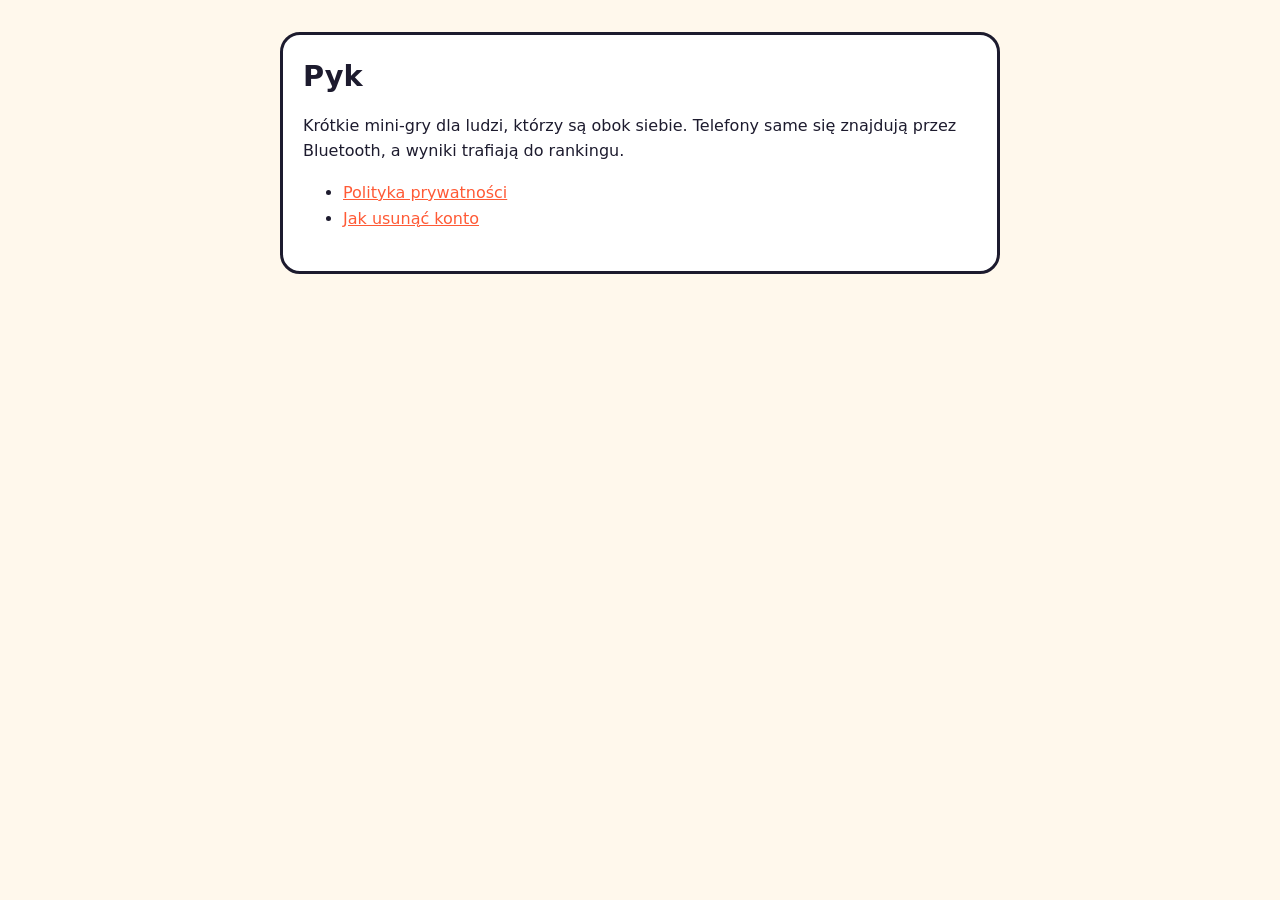
==== index.html @ c29ce9c0 "Add privacy policy and account deletion page Co-Authored-By: Claude Opus 5.5 <noreply@anthropic.com>" ====
<!doctype html>
<html lang="pl">
<head>
  <meta charset="utf-8">
  <meta name="viewport" content="width=device-width, initial-scale=1">
  <title>Pyk</title>
  <link rel="stylesheet" href="style.css">
</head>
<body>
<main>
  <h1>Pyk</h1>
  <p>Krótkie mini-gry dla ludzi, którzy są obok siebie. Telefony same się znajdują przez Bluetooth, a wyniki trafiają do rankingu.</p>
  <ul>
    <li><a href="privacy.html">Polityka prywatności</a></li>
    <li><a href="delete-account.html">Jak usunąć konto</a></li>
  </ul>
</main>
</body>
</html>
---- style.css ----
:root {
  --bg: #fff8ec;
  --card: #ffffff;
  --ink: #1d1b2e;
  --muted: #5c5870;
  --accent: #ff5a36;
  --line: #1d1b2e;
}

@media (prefers-color-scheme: dark) {
  :root {
    --bg: #17151f;
    --card: #221f2e;
    --ink: #f4f1ea;
    --muted: #b7b2c6;
    --accent: #ff7a5c;
    --line: #f4f1ea;
  }
}

* { box-sizing: border-box; }

body {
  margin: 0;
  background: var(--bg);
  color: var(--ink);
  font: 16px/1.6 system-ui, -apple-system, "Segoe UI", Roboto, sans-serif;
}

main {
  max-width: 720px;
  margin: 32px auto;
  padding: 24px 20px;
  background: var(--card);
  border: 3px solid var(--line);
  border-radius: 20px;
}

@media (max-width: 760px) {
  main { margin: 16px; }
}

h1 { font-size: 1.8rem; line-height: 1.2; margin-top: 0; }
h2 { font-size: 1.2rem; margin-top: 2em; }
a { color: var(--accent); }
.meta { color: var(--muted); font-size: 0.9rem; }

table { width: 100%; border-collapse: collapse; font-size: 0.95rem; }
th, td { text-align: left; vertical-align: top; padding: 8px 6px; border-bottom: 1px solid var(--muted); }
.table-wrap { overflow-x: auto; }

nav { margin-top: 2em; font-size: 0.9rem; color: var(--muted); }
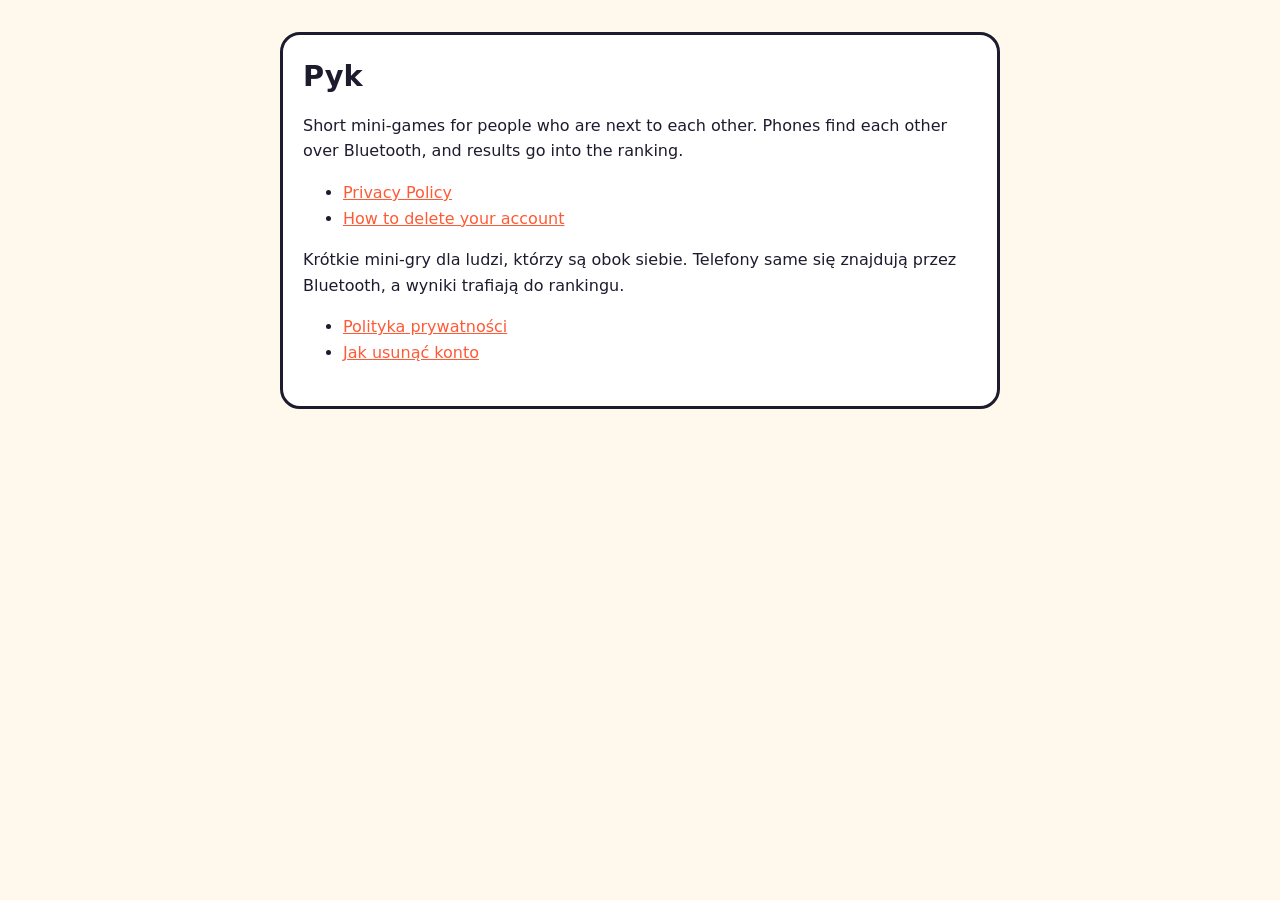
==== commit 72864819: "Privacy policy: full data inventory, EN + PL versions - English is now the main page (privacy.html, " ====
--- a/index.html
+++ b/index.html
@@ -1,5 +1,5 @@
 <!doctype html>
-<html lang="pl">
+<html lang="en">
 <head>
   <meta charset="utf-8">
   <meta name="viewport" content="width=device-width, initial-scale=1">
@@ -9,10 +9,15 @@
 <body>
 <main>
   <h1>Pyk</h1>
-  <p>Krótkie mini-gry dla ludzi, którzy są obok siebie. Telefony same się znajdują przez Bluetooth, a wyniki trafiają do rankingu.</p>
+  <p>Short mini-games for people who are next to each other. Phones find each other over Bluetooth, and results go into the ranking.</p>
   <ul>
-    <li><a href="privacy.html">Polityka prywatności</a></li>
-    <li><a href="delete-account.html">Jak usunąć konto</a></li>
+    <li><a href="privacy.html">Privacy Policy</a></li>
+    <li><a href="delete-account.html">How to delete your account</a></li>
+  </ul>
+  <p lang="pl">Krótkie mini-gry dla ludzi, którzy są obok siebie. Telefony same się znajdują przez Bluetooth, a wyniki trafiają do rankingu.</p>
+  <ul lang="pl">
+    <li><a href="privacy-pl.html">Polityka prywatności</a></li>
+    <li><a href="delete-account-pl.html">Jak usunąć konto</a></li>
   </ul>
 </main>
 </body>
--- a/style.css
+++ b/style.css
@@ -50,3 +50,6 @@
 .table-wrap { overflow-x: auto; }
 
 nav { margin-top: 2em; font-size: 0.9rem; color: var(--muted); }
+
+.lang { margin: 0 0 12px; text-align: right; font-size: 0.9rem; color: var(--muted); }
+h3 { font-size: 1.05rem; margin-top: 1.5em; }
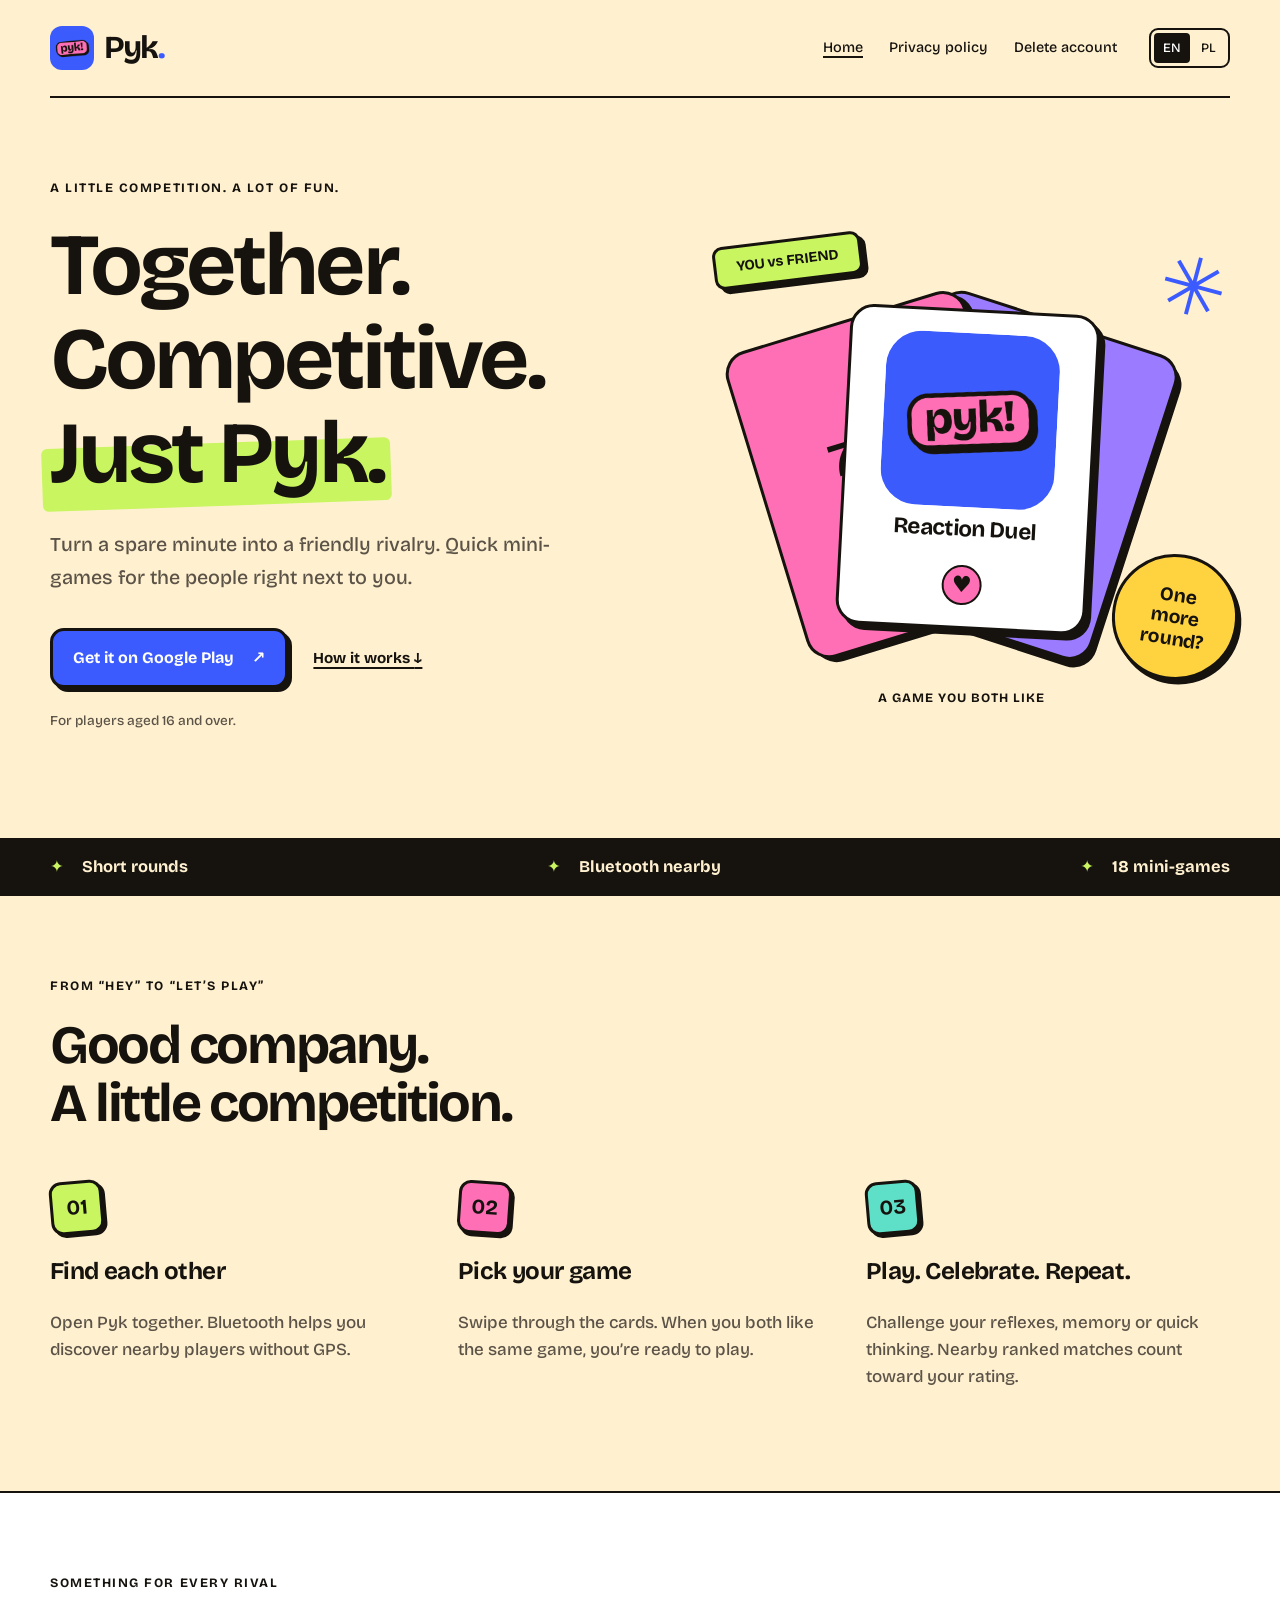
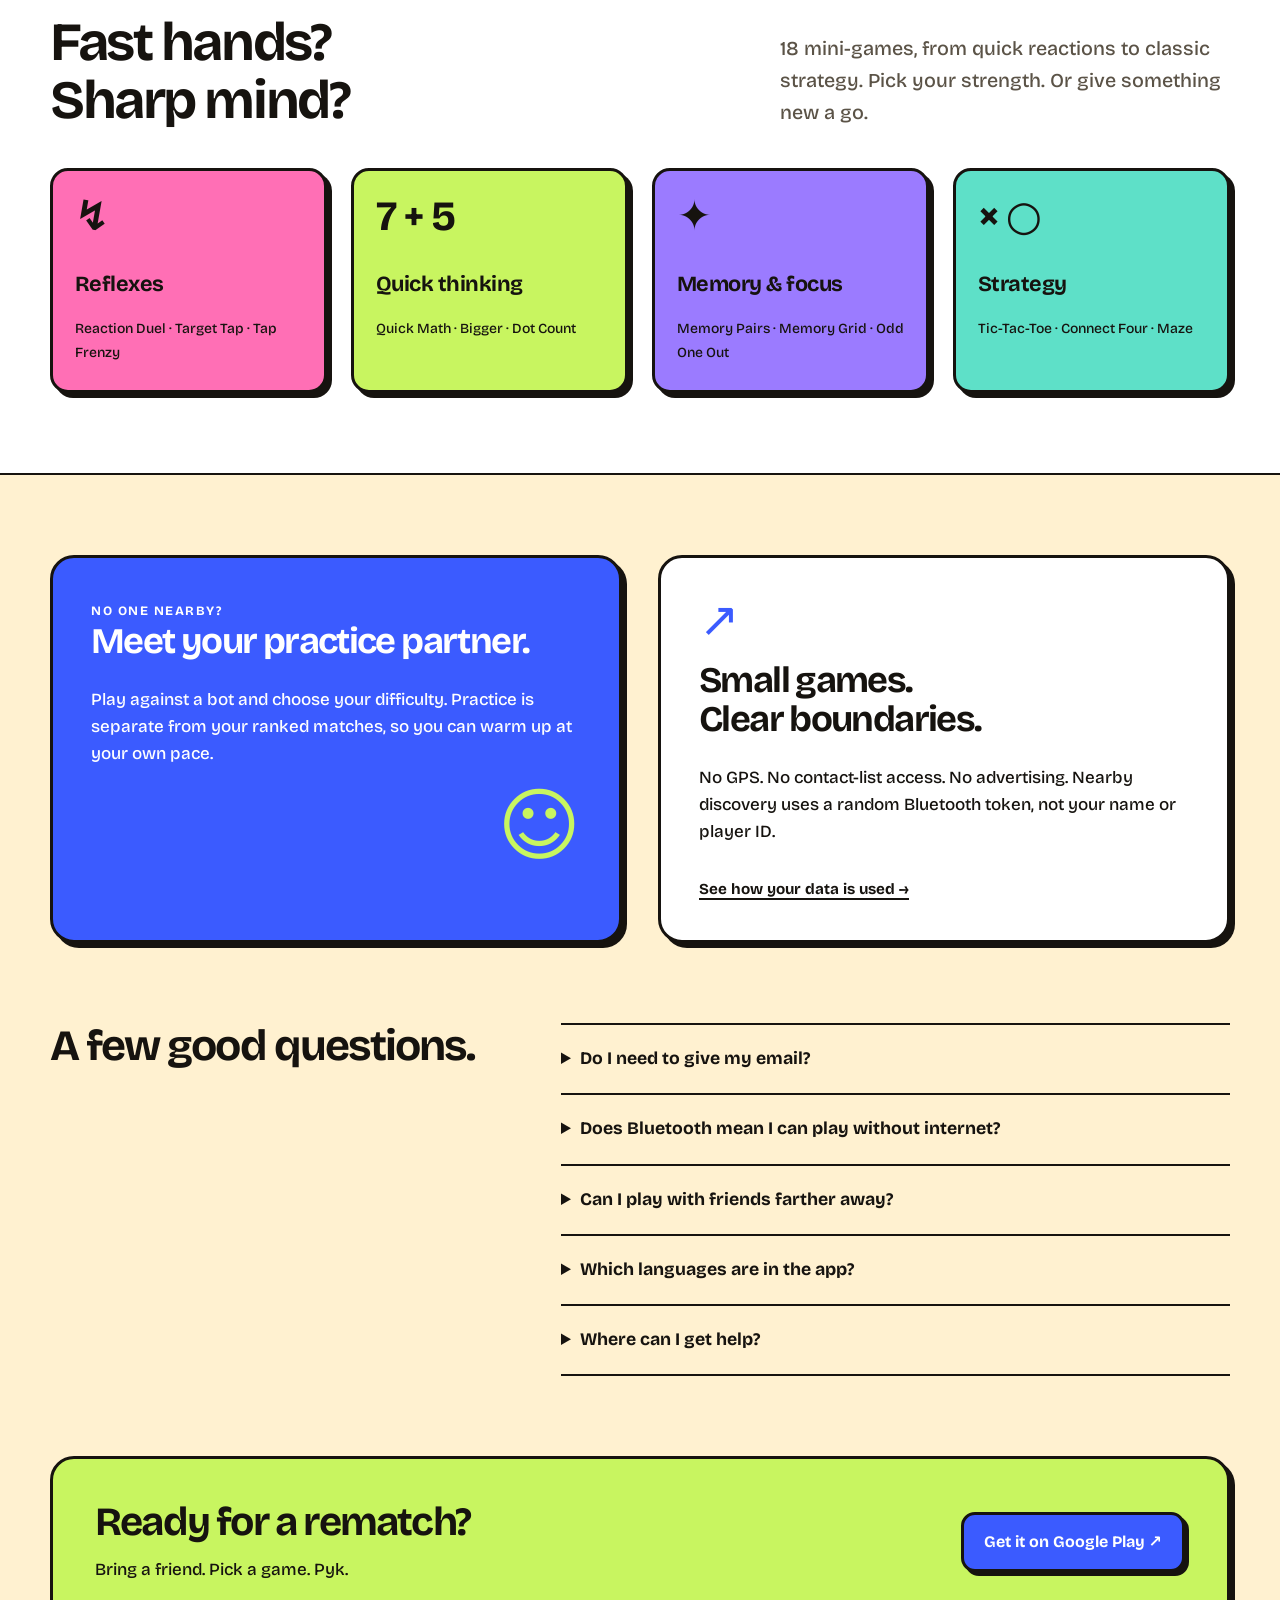
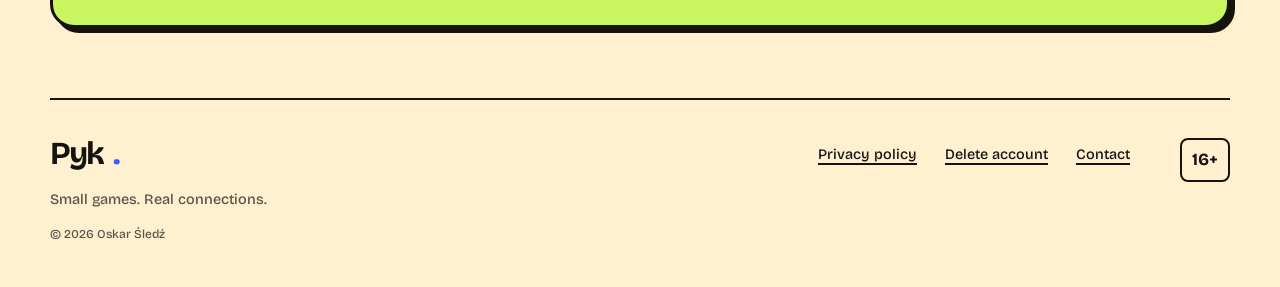
==== commit dc866bc3: "Redesign public Pyk pages and update international privacy notice" ====
--- a/index.html
+++ b/index.html
@@ -1,24 +1,38 @@
 <!doctype html>
 <html lang="en">
 <head>
-  <meta charset="utf-8">
-  <meta name="viewport" content="width=device-width, initial-scale=1">
-  <title>Pyk</title>
-  <link rel="stylesheet" href="style.css">
+<meta charset="utf-8">
+<meta name="viewport" content="width=device-width, initial-scale=1">
+<meta name="description" content="Quick mini-games for people next to each other. Find nearby players with Bluetooth, pick a game together, and make it a rematch.">
+<meta name="theme-color" content="#FFF1D0">
+<meta name="referrer" content="strict-origin-when-cross-origin">
+<title>Your next rivalry starts right here · Pyk</title>
+<link rel="canonical" href="https://oski3k.github.io/pyk-site/index.html">
+<link rel="alternate" hreflang="en" href="https://oski3k.github.io/pyk-site/index.html">
+<link rel="alternate" hreflang="pl" href="https://oski3k.github.io/pyk-site/index-pl.html">
+<link rel="alternate" hreflang="x-default" href="https://oski3k.github.io/pyk-site/index.html">
+<meta property="og:type" content="website">
+<meta property="og:title" content="Your next rivalry starts right here · Pyk">
+<meta property="og:description" content="Quick mini-games for people next to each other. Find nearby players with Bluetooth, pick a game together, and make it a rematch.">
+<meta property="og:url" content="https://oski3k.github.io/pyk-site/index.html">
+<meta property="og:image" content="https://oski3k.github.io/pyk-site/assets/icon.png">
+<link rel="icon" href="assets/icon.png" type="image/png">
+<link rel="stylesheet" href="style.css">
 </head>
 <body>
-<main>
-  <h1>Pyk</h1>
-  <p>Short mini-games for people who are next to each other. Phones find each other over Bluetooth, and results go into the ranking.</p>
-  <ul>
-    <li><a href="privacy.html">Privacy Policy</a></li>
-    <li><a href="delete-account.html">How to delete your account</a></li>
-  </ul>
-  <p lang="pl">Krótkie mini-gry dla ludzi, którzy są obok siebie. Telefony same się znajdują przez Bluetooth, a wyniki trafiają do rankingu.</p>
-  <ul lang="pl">
-    <li><a href="privacy-pl.html">Polityka prywatności</a></li>
-    <li><a href="delete-account-pl.html">Jak usunąć konto</a></li>
-  </ul>
-</main>
+<a class="skip" href="#main">Skip to content</a>
+<header class="site-header wrap">
+<a class="brand" href="index.html" aria-label="Pyk — Home"><img src="assets/icon.png" alt="" width="44" height="44"><span>Pyk<span class="brand-dot">.</span></span></a>
+<nav class="main-nav" aria-label="Home"><a href="index.html" aria-current="page">Home</a><a href="privacy-en.html">Privacy policy</a><a href="delete-account-en.html">Delete account</a></nav>
+<nav class="languages" aria-label="Language"><a href="index.html" lang="en" hreflang="en" aria-current="true">EN</a><a href="index-pl.html" lang="pl" hreflang="pl" >PL</a></nav>
+</header>
+<main id="main"><section class="hero wrap"><div class="hero-copy"><p class="eyebrow">A little competition. A lot of fun.</p><h1>Together.<br>Competitive.<br><span class="highlight">Just Pyk.</span></h1><p class="lead">Turn a spare minute into a friendly rivalry. Quick mini-games for the people right next to you.</p><div class="actions"><a class="button primary" href="https://play.google.com/store/apps/details?id=com.oskarsledz.pyk">Get it on Google Play <span aria-hidden="true">↗</span></a><a class="text-link" href="#how">How it works <span aria-hidden="true">↓</span></a></div><p class="meta">For players aged 16 and over.</p></div><div class="hero-art" role="img" aria-label="An illustration of a friendly duel"><div class="duel-label sticker">YOU vs FRIEND</div><div class="play-card card-back"><span>✦</span><strong>Memory Pairs</strong></div><div class="play-card card-mid"><span>7 + 5</span><strong>Quick Math</strong></div><div class="play-card card-front"><img src="assets/icon.png" alt="" width="240" height="240"><strong>Reaction Duel</strong><div class="card-answer">♥</div></div><span class="round-sticker">One more round?</span><span class="art-spark" aria-hidden="true">✳</span><div class="match-label">A game you both like</div></div></section>
+<div class="ribbon"><div class="wrap"><span>Short rounds</span><span>Bluetooth nearby</span><span>18 mini-games</span></div></div>
+<section class="section wrap" id="how"><p class="eyebrow">From “hey” to “let’s play”</p><h2>Good company.<br>A little competition.</h2><div class="steps"><article><span class="step-number">01</span><h3>Find each other</h3><p>Open Pyk together. Bluetooth helps you discover nearby players without GPS.</p></article><article><span class="step-number">02</span><h3>Pick your game</h3><p>Swipe through the cards. When you both like the same game, you’re ready to play.</p></article><article><span class="step-number">03</span><h3>Play. Celebrate. Repeat.</h3><p>Challenge your reflexes, memory or quick thinking. Nearby ranked matches count toward your rating.</p></article></div></section>
+<section class="games-section"><div class="section wrap"><div class="section-top"><div><p class="eyebrow">Something for every rival</p><h2>Fast hands?<br>Sharp mind?</h2></div><p class="lead">18 mini-games, from quick reactions to classic strategy. Pick your strength. Or give something new a go.</p></div><div class="game-grid"><article class="game-card pink"><span class="game-symbol" aria-hidden="true">↯</span><h3>Reflexes</h3><p>Reaction Duel · Target Tap · Tap Frenzy</p></article><article class="game-card lime"><span class="game-symbol" aria-hidden="true">7 + 5</span><h3>Quick thinking</h3><p>Quick Math · Bigger · Dot Count</p></article><article class="game-card purple"><span class="game-symbol" aria-hidden="true">✦</span><h3>Memory & focus</h3><p>Memory Pairs · Memory Grid · Odd One Out</p></article><article class="game-card teal"><span class="game-symbol" aria-hidden="true">× ○</span><h3>Strategy</h3><p>Tic-Tac-Toe · Connect Four · Maze</p></article></div></div></section>
+<section class="section wrap duo"><article class="solo-panel"><span class="eyebrow">No one nearby?</span><h2>Meet your practice partner.</h2><p>Play against a bot and choose your difficulty. Practice is separate from your ranked matches, so you can warm up at your own pace.</p><span class="bot-mark" aria-hidden="true">☺</span></article><article class="privacy-panel"><span class="privacy-mark" aria-hidden="true">↗</span><h2>Small games.<br>Clear boundaries.</h2><p>No GPS. No contact-list access. No advertising. Nearby discovery uses a random Bluetooth token, not your name or player ID.</p><a class="text-link" href="privacy-en.html">See how your data is used →</a></article></section>
+<section class="section wrap faq"><h2>A few good questions.</h2><div><details><summary>Do I need to give my email?</summary><p>No. You can start with a nickname. Secure your account with email or Google if you want to recover it or use it on another phone, where these sign-in options are available.</p></details><details><summary>Does Bluetooth mean I can play without internet?</summary><p>Bluetooth finds nearby players. Matches with other people use the online service, so both phones need an internet connection. Bot practice can be played offline.</p></details><details><summary>Can I play with friends farther away?</summary><p>Yes. You can invite friends to a friendly match online. Nearby ranked matches and friendly matches are separate.</p></details><details><summary>Which languages are in the app?</summary><p>English, Polish, Ukrainian, German, Spanish, French, Italian and Portuguese. You can change the language in your profile.</p></details><details><summary>Where can I get help?</summary><p>Email hello@oskarsledz.pl. For an account deletion request, use the instructions on our Delete account page.</p></details></div></section>
+<section class="wrap final-cta"><div><h2>Ready for a rematch?</h2><p>Bring a friend. Pick a game. Pyk.</p></div><a class="button primary" href="https://play.google.com/store/apps/details?id=com.oskarsledz.pyk">Get it on Google Play ↗</a></section></main>
+<footer class="site-footer wrap"><div><a class="brand" href="index.html">Pyk<span class="brand-dot">.</span></a><p>Small games. Real connections.</p><small>© 2026 Oskar Śledź</small></div><nav aria-label="Privacy & account"><a href="privacy-en.html">Privacy policy</a><a href="delete-account-en.html">Delete account</a><a href="mailto:hello@oskarsledz.pl">Contact</a></nav><span class="age-label">16+</span></footer>
 </body>
 </html>
--- a/style.css
+++ b/style.css
@@ -1,55 +1,12 @@
-:root {
-  --bg: #fff8ec;
-  --card: #ffffff;
-  --ink: #1d1b2e;
-  --muted: #5c5870;
-  --accent: #ff5a36;
-  --line: #1d1b2e;
-}
-
-@media (prefers-color-scheme: dark) {
-  :root {
-    --bg: #17151f;
-    --card: #221f2e;
-    --ink: #f4f1ea;
-    --muted: #b7b2c6;
-    --accent: #ff7a5c;
-    --line: #f4f1ea;
-  }
-}
-
-* { box-sizing: border-box; }
-
-body {
-  margin: 0;
-  background: var(--bg);
-  color: var(--ink);
-  font: 16px/1.6 system-ui, -apple-system, "Segoe UI", Roboto, sans-serif;
-}
-
-main {
-  max-width: 720px;
-  margin: 32px auto;
-  padding: 24px 20px;
-  background: var(--card);
-  border: 3px solid var(--line);
-  border-radius: 20px;
-}
-
-@media (max-width: 760px) {
-  main { margin: 16px; }
-}
-
-h1 { font-size: 1.8rem; line-height: 1.2; margin-top: 0; }
-h2 { font-size: 1.2rem; margin-top: 2em; }
-a { color: var(--accent); }
-.meta { color: var(--muted); font-size: 0.9rem; }
-
-table { width: 100%; border-collapse: collapse; font-size: 0.95rem; }
-th, td { text-align: left; vertical-align: top; padding: 8px 6px; border-bottom: 1px solid var(--muted); }
-.table-wrap { overflow-x: auto; }
-
-nav { margin-top: 2em; font-size: 0.9rem; color: var(--muted); }
-
-.lang { margin: 0 0 12px; text-align: right; font-size: 0.9rem; color: var(--muted); }
-h3 { font-size: 1.05rem; margin-top: 1.5em; }
+@font-face{font-family:Bricolage;src:url('assets/fonts/BricolageGrotesque-Medium.ttf') format('truetype');font-weight:400 500;font-display:swap}
+@font-face{font-family:Bricolage;src:url('assets/fonts/BricolageGrotesque-Bold.ttf') format('truetype');font-weight:600 800;font-display:swap}
+:root{--butter:#fff1d0;--paper:#fff;--ink:#16130f;--muted:#5b5347;--blue:#3b5bff;--pink:#ff6fb5;--lime:#c8f560;--purple:#9b7bff;--teal:#5ee0c8;--yellow:#ffd23f;--stroke:3px;--radius:18px;--shadow:5px 5px 0 var(--ink);--space:24px}
+*{box-sizing:border-box}html{scroll-behavior:smooth;scroll-padding-top:24px}body{margin:0;background:var(--butter);color:var(--ink);font:500 17px/1.6 Bricolage,system-ui,sans-serif}a{color:var(--blue);text-underline-offset:4px;text-decoration-thickness:1.5px}a:hover{text-decoration-thickness:3px}img{display:block;max-width:100%;height:auto}h1,h2,h3,p{margin-top:0}h1,h2,h3{font-weight:800;line-height:1.08;letter-spacing:-.045em}h1{font-size:clamp(3rem,6.8vw,6.1rem);margin-bottom:28px}h2{font-size:clamp(2rem,4.2vw,3.5rem);margin-bottom:24px}h3{font-size:1.5rem;letter-spacing:-.025em}p{margin-bottom:20px}button,a,summary{touch-action:manipulation}a:focus-visible,summary:focus-visible,[tabindex]:focus-visible{outline:3px solid var(--blue);outline-offset:6px;border-radius:4px}.wrap{width:min(1180px,calc(100% - 64px));margin-inline:auto}.skip{position:absolute;top:-100px;left:16px;background:var(--ink);color:white;padding:12px;z-index:10}.skip:focus{top:10px}.site-header{display:flex;align-items:center;gap:32px;padding-block:26px;border-bottom:2px solid var(--ink)}.brand{display:flex;align-items:center;gap:10px;font-weight:800;font-size:2rem;letter-spacing:-.06em;color:var(--ink);text-decoration:none;line-height:1}.brand img{border-radius:12px}.brand-dot{color:var(--blue)}.main-nav{display:flex;gap:26px;margin-left:auto;font-size:.9rem;align-items:center}.main-nav a{color:var(--ink);text-decoration:none}.main-nav a:hover,.main-nav a[aria-current=page]{text-decoration:underline;text-decoration-thickness:2px}.languages{display:flex;gap:2px;border:2px solid var(--ink);border-radius:9px;padding:3px;font-size:.8rem}.languages a{padding:5px 9px;color:var(--ink);border-radius:4px;text-decoration:none}.languages a[aria-current=true]{background:var(--ink);color:var(--paper)}.eyebrow{text-transform:uppercase;font-size:.8rem;font-weight:800;letter-spacing:.12em;line-height:1.5;margin-bottom:22px}.lead{font-size:1.23rem;line-height:1.65;color:var(--muted);max-width:540px}.meta{font-size:.85rem;color:var(--muted);margin-top:22px}.hero{display:grid;grid-template-columns:1.1fr 1fr;gap:52px;align-items:center;padding-block:80px 86px}.highlight{position:relative;z-index:0;white-space:nowrap}.highlight:after{content:'';position:absolute;inset:40% -8px 0;z-index:-1;background:var(--lime);transform:rotate(-2deg);border-radius:6px}.actions{display:flex;align-items:center;flex-wrap:wrap;gap:25px;margin-top:34px}.button{display:inline-flex;justify-content:center;align-items:center;gap:18px;border:var(--stroke) solid var(--ink);border-radius:14px;padding:14px 20px;box-shadow:4px 4px 0 var(--ink);font-weight:800;text-decoration:none;transition:transform .12s,box-shadow .12s;font-size:1rem}.button.primary{background:var(--blue);color:var(--paper)}.button:hover{transform:translate(2px,2px);box-shadow:2px 2px 0 var(--ink)}.button:active{transform:translate(4px,4px);box-shadow:none}.text-link{font-weight:800;color:var(--ink);font-size:.95rem}.hero-art{position:relative;min-height:470px;margin-top:18px}.sticker{border:var(--stroke) solid var(--ink);border-radius:10px;box-shadow:var(--shadow);background:var(--lime);font-weight:800}.duel-label{position:absolute;top:0;left:20px;padding:7px 20px;transform:rotate(-7deg);font-size:.9rem;z-index:4}.play-card{position:absolute;left:50%;top:70px;width:250px;height:320px;background:white;border:var(--stroke) solid var(--ink);border-radius:24px;box-shadow:6px 6px 0 var(--ink);display:flex;flex-direction:column;align-items:center;justify-content:center;gap:20px;transform-origin:50% 90%}.play-card strong{font-size:1.4rem;letter-spacing:-.03em}.card-back{background:var(--purple);transform:translateX(-44%) rotate(18deg)}.card-back span,.card-mid span{font-size:3rem;font-weight:800}.card-mid{background:var(--pink);transform:translateX(-65%) rotate(-17deg)}.card-front{background:var(--paper);transform:translateX(-50%) rotate(3deg);gap:4px}.card-front img{width:174px;border-radius:36px}.card-answer{background:var(--pink);border:2px solid var(--ink);border-radius:50%;font-size:1.4rem;line-height:1;width:40px;height:40px;display:grid;place-items:center;margin-top:14px}.round-sticker{position:absolute;right:-8px;top:315px;z-index:5;transform:rotate(9deg);border:var(--stroke) solid var(--ink);box-shadow:4px 4px 0 var(--ink);border-radius:50%;width:126px;height:126px;background:var(--yellow);display:flex;align-items:center;text-align:center;padding:16px;line-height:1.1;font-weight:800;font-size:1.2rem}.art-spark{position:absolute;right:4px;top:10px;font-size:5rem;color:var(--blue);line-height:1;transform:rotate(15deg)}.match-label{position:absolute;bottom:0;width:100%;text-align:center;font-size:.8rem;letter-spacing:.08em;text-transform:uppercase;font-weight:800}.ribbon{background:var(--ink);color:var(--butter);padding-block:16px}.ribbon .wrap{display:flex;justify-content:space-between;align-items:center;gap:20px}.ribbon span{font-weight:800;font-size:1.03rem}.ribbon span:before{content:'✦';color:var(--lime);margin-right:18px}.section{padding-block:80px}.steps{display:grid;grid-template-columns:repeat(3,1fr);gap:44px;margin-top:48px}.steps p{color:var(--muted)}.step-number{display:inline-flex;justify-content:center;align-items:center;background:var(--lime);width:53px;height:53px;border:var(--stroke) solid var(--ink);border-radius:12px;box-shadow:3px 3px 0 var(--ink);font-size:1.3rem;font-weight:800;margin-bottom:25px;transform:rotate(-5deg)}.steps article:nth-child(2) .step-number{background:var(--pink);transform:rotate(4deg)}.steps article:nth-child(3) .step-number{background:var(--teal)}.games-section{background:var(--paper);border-block:2px solid var(--ink)}.section-top{display:flex;align-items:end;justify-content:space-between;gap:60px;margin-bottom:38px}.section-top h2{margin-bottom:0}.section-top .lead{max-width:450px;margin:0}.game-grid{display:grid;grid-template-columns:repeat(4,1fr);gap:24px}.game-card{border:var(--stroke) solid var(--ink);border-radius:var(--radius);padding:25px 22px;box-shadow:var(--shadow);min-width:0}.game-card h3{font-size:1.35rem}.game-card p{font-size:.87rem;line-height:1.7;margin:0}.pink{background:var(--pink)}.lime{background:var(--lime)}.purple{background:var(--purple)}.teal{background:var(--teal)}.game-symbol{display:block;font-size:2.6rem;font-weight:800;letter-spacing:-.05em;line-height:1;margin-bottom:35px}.duo{display:grid;grid-template-columns:1fr 1fr;gap:36px}.solo-panel,.privacy-panel{position:relative;padding:38px;border:var(--stroke) solid var(--ink);border-radius:24px;box-shadow:var(--shadow);overflow:hidden}.solo-panel{background:var(--blue);color:white}.solo-panel h2,.privacy-panel h2{font-size:2.25rem}.solo-panel p,.privacy-panel p{position:relative;z-index:1;margin:0}.bot-mark{display:block;text-align:right;font-size:5rem;line-height:1;margin-top:20px;color:var(--lime)}.privacy-panel{background:var(--paper)}.privacy-panel .text-link{display:inline-block;margin-top:32px}.privacy-mark{display:block;color:var(--blue);font-size:3rem;line-height:1;margin-bottom:18px}.faq{padding-top:0;display:grid;grid-template-columns:.8fr 1.2fr;gap:65px}.faq h2{font-size:2.7rem}.faq details{border-top:2px solid var(--ink);padding:20px 0}.faq details:last-child{border-bottom:2px solid var(--ink)}summary{font-size:1.1rem;font-weight:800;cursor:pointer;padding-right:8px}details p{color:var(--muted);margin-top:15px;margin-bottom:0}.final-cta{background:var(--lime);border:var(--stroke) solid var(--ink);border-radius:24px;padding:42px;display:flex;align-items:center;justify-content:space-between;gap:32px;box-shadow:var(--shadow);margin-bottom:70px}.final-cta h2{font-size:2.5rem;margin-bottom:12px}.final-cta p{margin:0}.site-footer{border-top:2px solid var(--ink);padding-block:38px 40px;display:flex;gap:50px;align-items:start}.site-footer p{font-size:.9rem;color:var(--muted);margin:18px 0 8px}.site-footer small{color:var(--muted);font-size:.75rem}.site-footer nav{display:flex;gap:14px 28px;flex-wrap:wrap;margin-left:auto;padding-top:5px;font-size:.9rem}.site-footer nav a{color:var(--ink)}.age-label{border:2px solid var(--ink);border-radius:8px;padding:6px 10px;font-weight:800;white-space:nowrap}.legal-head{padding-block:48px 50px;max-width:1180px}.legal-head>.text-link{display:inline-block;margin-bottom:35px}.legal-head h1{font-size:clamp(2.5rem,5.5vw,5rem);max-width:1000px}.legal-head .lead{max-width:740px}.legal-layout{display:grid;grid-template-columns:250px minmax(0,1fr);gap:50px;margin-bottom:75px;align-items:start}.toc{position:sticky;top:24px}.toc nav{display:flex;flex-direction:column;gap:12px;font-size:.85rem}.toc strong{margin-bottom:6px;text-transform:uppercase;letter-spacing:.08em;font-size:.75rem}.toc a{color:var(--muted);text-decoration:none;line-height:1.4}.toc a:hover{color:var(--blue);text-decoration:underline}.legal-body{background:var(--paper);padding:36px 40px;border:var(--stroke) solid var(--ink);border-radius:24px;box-shadow:var(--shadow);min-width:0}.legal-body section{padding-top:35px;margin-top:35px;border-top:1px solid var(--ink)}.legal-body section:first-child{border-top:0;padding-top:0;margin-top:0}.legal-body h2{font-size:1.7rem;letter-spacing:-.03em;display:flex;gap:14px;align-items:baseline;line-height:1.2}.section-index{color:var(--muted);font-size:.8rem;letter-spacing:0}.legal-body p,.legal-body li{font-size:1rem}.legal-body ul{padding-left:24px}.legal-body li{margin-bottom:12px}.table-wrap{overflow-x:auto;border:1px solid var(--ink);border-radius:12px;margin-block:24px}table{width:100%;border-collapse:collapse;font-size:.87rem;line-height:1.55;min-width:560px}caption{text-align:left;font-weight:800;padding:16px;background:var(--lime);font-size:1rem}th,td{text-align:left;vertical-align:top;padding:15px;border-bottom:1px solid #d9cfb8}th{background:var(--butter);font-weight:800}td:first-child{font-weight:800;width:29%}tr:last-child td{border-bottom:0}.notice{background:var(--butter);border-left:4px solid var(--ink);padding:22px;margin-block:24px;border-radius:0 12px 12px 0}.notice h3{font-size:1.2rem}.notice p:last-child{margin-bottom:0}.support-box{margin-top:40px;padding:30px;background:var(--lime);border:2px solid var(--ink);border-radius:18px}.support-box h2{font-size:2rem}.deletion-grid{display:grid;grid-template-columns:1fr 1fr;gap:32px;align-items:start;margin-bottom:45px}.deletion-card{background:var(--paper);border:var(--stroke) solid var(--ink);border-radius:24px;padding:36px;box-shadow:var(--shadow)}.deletion-card h2{font-size:2rem}.deletion-card p{font-size:1rem}.delete-steps{padding-left:24px}.delete-steps li{padding-left:8px;margin-bottom:16px}.deletion-details{max-width:900px;margin-bottom:70px}.deletion-details h2{font-size:1.8rem;margin-top:38px}.deletion-details li{margin-block:10px}.deletion-details .notice h2{margin-top:0}.store-links{display:flex;flex-wrap:wrap;gap:20px;font-size:.9rem}code{overflow-wrap:anywhere}main a,p,li{overflow-wrap:anywhere}
+@media(min-width:1450px){.hero{padding-block:105px}.hero-art{min-height:500px}}
+@media(max-width:1000px){.hero{gap:20px}.hero-art{transform:scale(.9);transform-origin:center}.round-sticker{right:-12px}.game-grid{grid-template-columns:repeat(2,1fr)}.section-top{gap:36px}.legal-layout{grid-template-columns:200px minmax(0,1fr);gap:30px}.legal-body{padding:30px}.site-footer{gap:30px}.main-nav{gap:15px}.site-header{gap:20px}}
+@media(max-width:760px){.wrap{width:calc(100% - 40px)}.site-header{flex-wrap:wrap;gap:18px;padding-block:18px}.brand{font-size:1.8rem}.brand img{width:38px}.languages{margin-left:auto;order:1}.main-nav{order:2;width:100%;margin:0;gap:22px;justify-content:space-between;font-size:.85rem}.hero{grid-template-columns:1fr;padding-block:44px 36px;gap:25px}.hero h1{font-size:clamp(3rem,11vw,5rem)}.hero .lead{max-width:530px}.hero-art{width:min(430px,100%);margin-inline:auto;min-height:465px;transform:none}.duel-label{left:5px}.round-sticker{right:0}.art-spark{right:10px}.ribbon .wrap{flex-wrap:wrap;justify-content:center;gap:14px 26px}.ribbon span{font-size:.85rem}.ribbon span:before{margin-right:10px}.section{padding-block:50px}.steps{grid-template-columns:1fr;gap:24px;margin-top:34px}.steps article{position:relative;padding-left:79px;min-height:70px}.steps .step-number{position:absolute;left:0;top:0}.steps h3{font-size:1.5rem}.section-top{display:block}.section-top .lead{margin-top:24px}.game-grid{gap:20px}.game-card{padding:22px 18px}.duo{grid-template-columns:1fr;gap:24px}.solo-panel,.privacy-panel{padding:28px}.faq{grid-template-columns:1fr;gap:18px;padding-top:0}.faq h2{font-size:2rem}.final-cta{display:block;padding:28px;margin-bottom:45px}.final-cta h2{font-size:2rem}.final-cta .button{margin-top:24px}.site-footer{flex-wrap:wrap;gap:24px}.site-footer nav{margin:0;width:100%;order:2;gap:14px 24px}.age-label{margin-left:auto}.legal-head{padding-block:32px}.legal-head h1{font-size:clamp(2.4rem,9vw,3.8rem)}.legal-layout{display:block;margin-bottom:45px}.toc{position:static;margin-bottom:30px;padding:22px;background:var(--lime);border:2px solid var(--ink);border-radius:14px}.toc nav{display:grid;grid-template-columns:1fr 1fr;gap:12px 20px}.toc strong{grid-column:1/-1}.toc a{color:var(--ink)}.legal-body{padding:26px 22px;border-radius:18px}.legal-body h2{font-size:1.5rem}.deletion-grid{grid-template-columns:1fr;gap:26px}.deletion-card{padding:28px}.deletion-details{margin-bottom:45px}}
+@media(max-width:380px){.wrap{width:calc(100% - 32px)}.main-nav{gap:12px;font-size:.78rem}.hero-art{min-height:420px}.play-card{width:210px;height:290px}.card-front img{width:152px}.round-sticker{top:294px;width:105px;height:105px;font-size:1rem}.art-spark{font-size:4rem}.duel-label{font-size:.75rem}.game-grid{grid-template-columns:1fr}.toc nav{grid-template-columns:1fr}.button{font-size:.92rem;padding:13px 14px;gap:10px}.lead{font-size:1.1rem}.hero h1{font-size:2.85rem}.steps article{padding-left:70px}}
+@media(prefers-reduced-motion:reduce){html{scroll-behavior:auto}*,*:before,*:after{transition:none!important}}
+@media print{body{background:white;font-size:11pt}.site-header,.site-footer,.toc,.legal-head>.text-link,.support-box,.skip{display:none}.wrap{width:100%;max-width:none}.legal-layout{display:block}.legal-body{border:0;box-shadow:none;padding:0}.legal-head{padding:0}.legal-head h1{font-size:26pt}.table-wrap{overflow:visible}table{min-width:0;font-size:9pt}.legal-body section{break-inside:auto}h2,h3{break-after:avoid}.button{box-shadow:none}a{color:inherit}}
+@media(max-width:760px){.card-back{transform:translateX(-50%) rotate(12deg)}.card-mid{transform:translateX(-50%) rotate(-12deg)}}
+@media(max-width:380px){.card-back{transform:translateX(-50%) rotate(9deg)}.card-mid{transform:translateX(-50%) rotate(-9deg)}}
